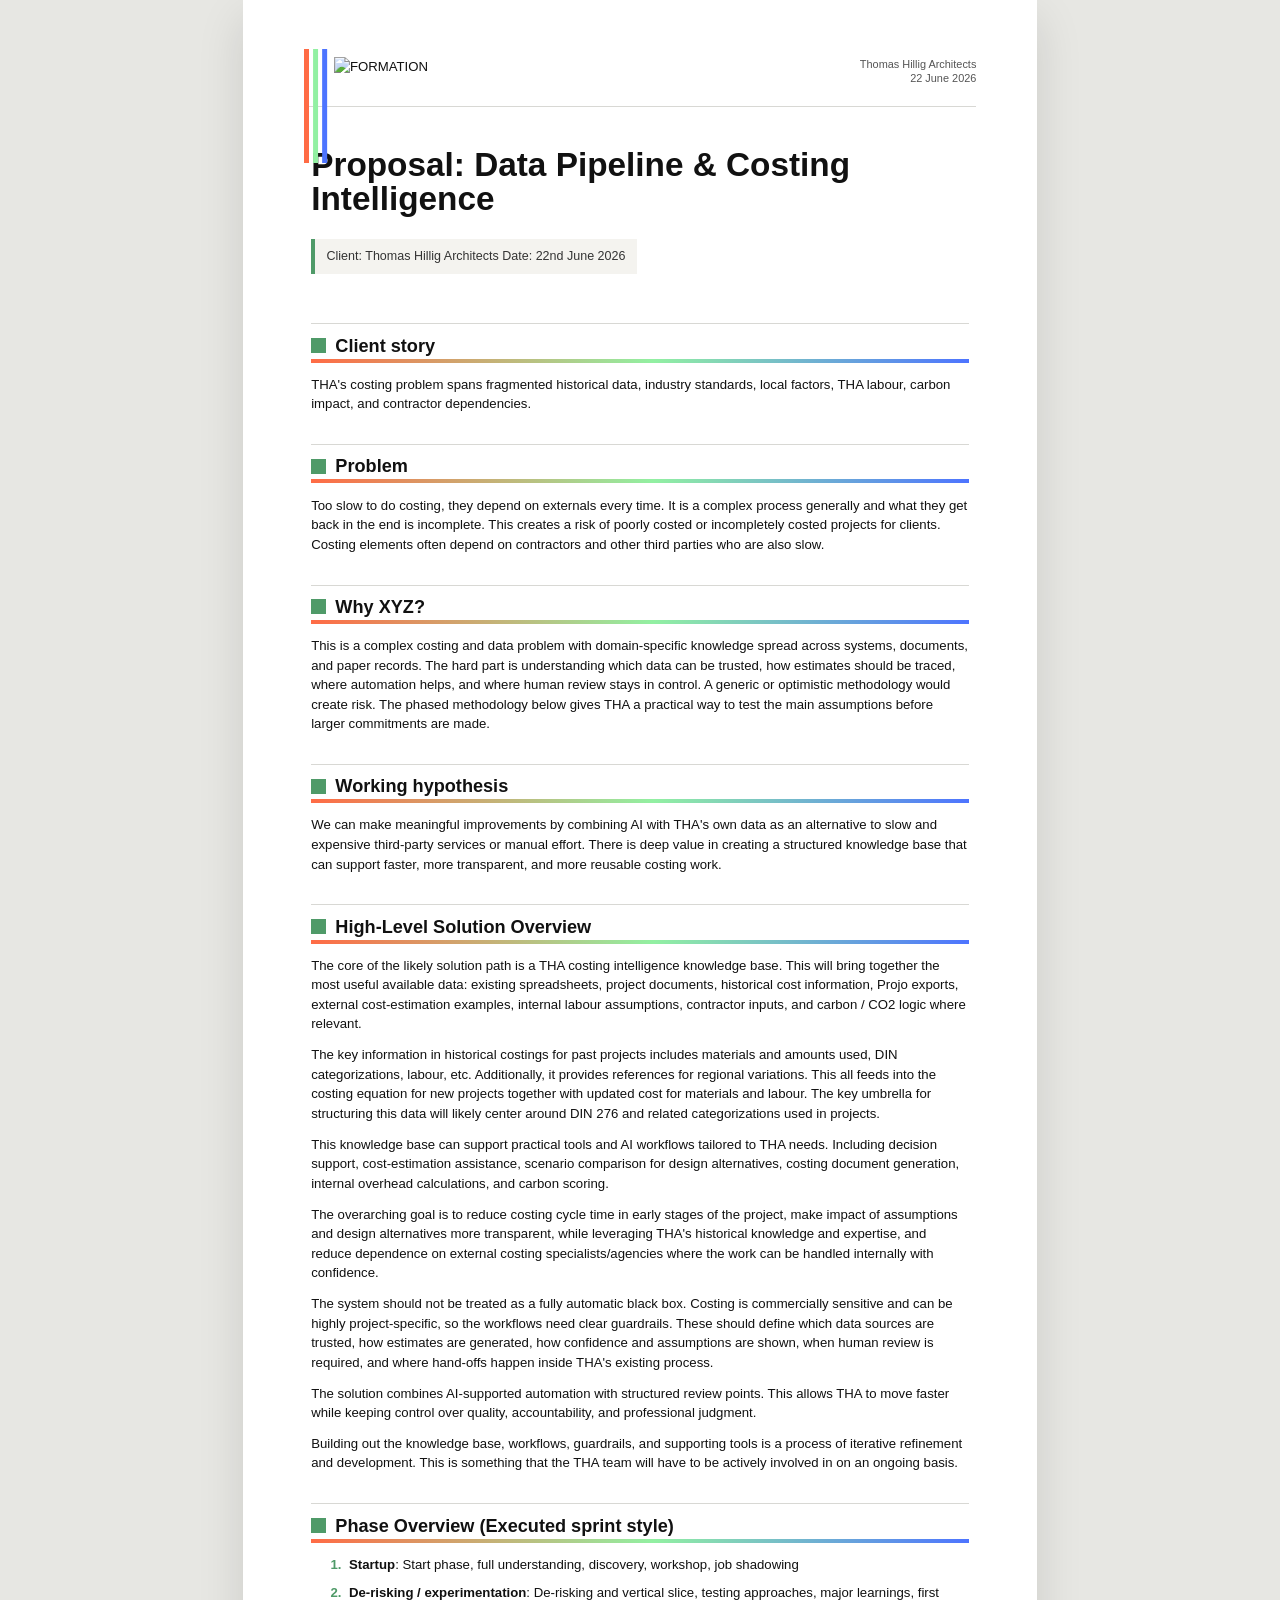
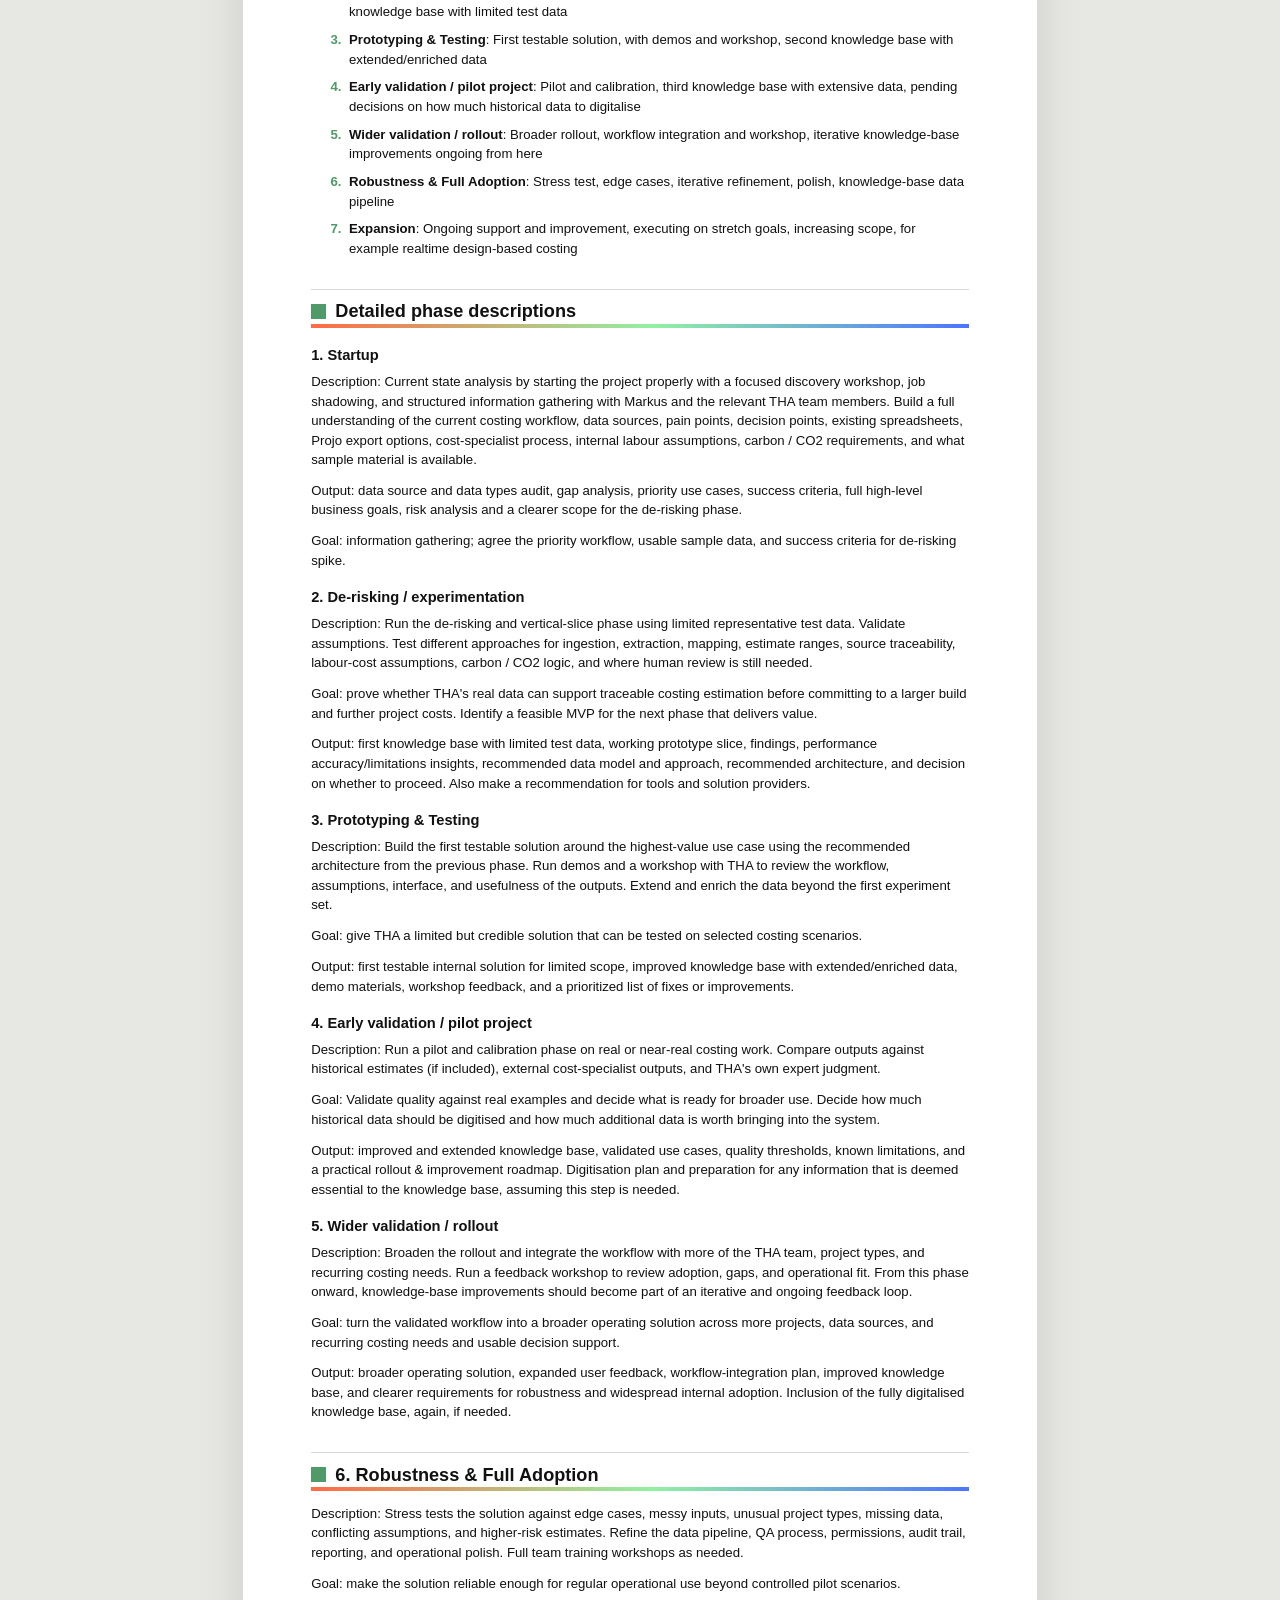
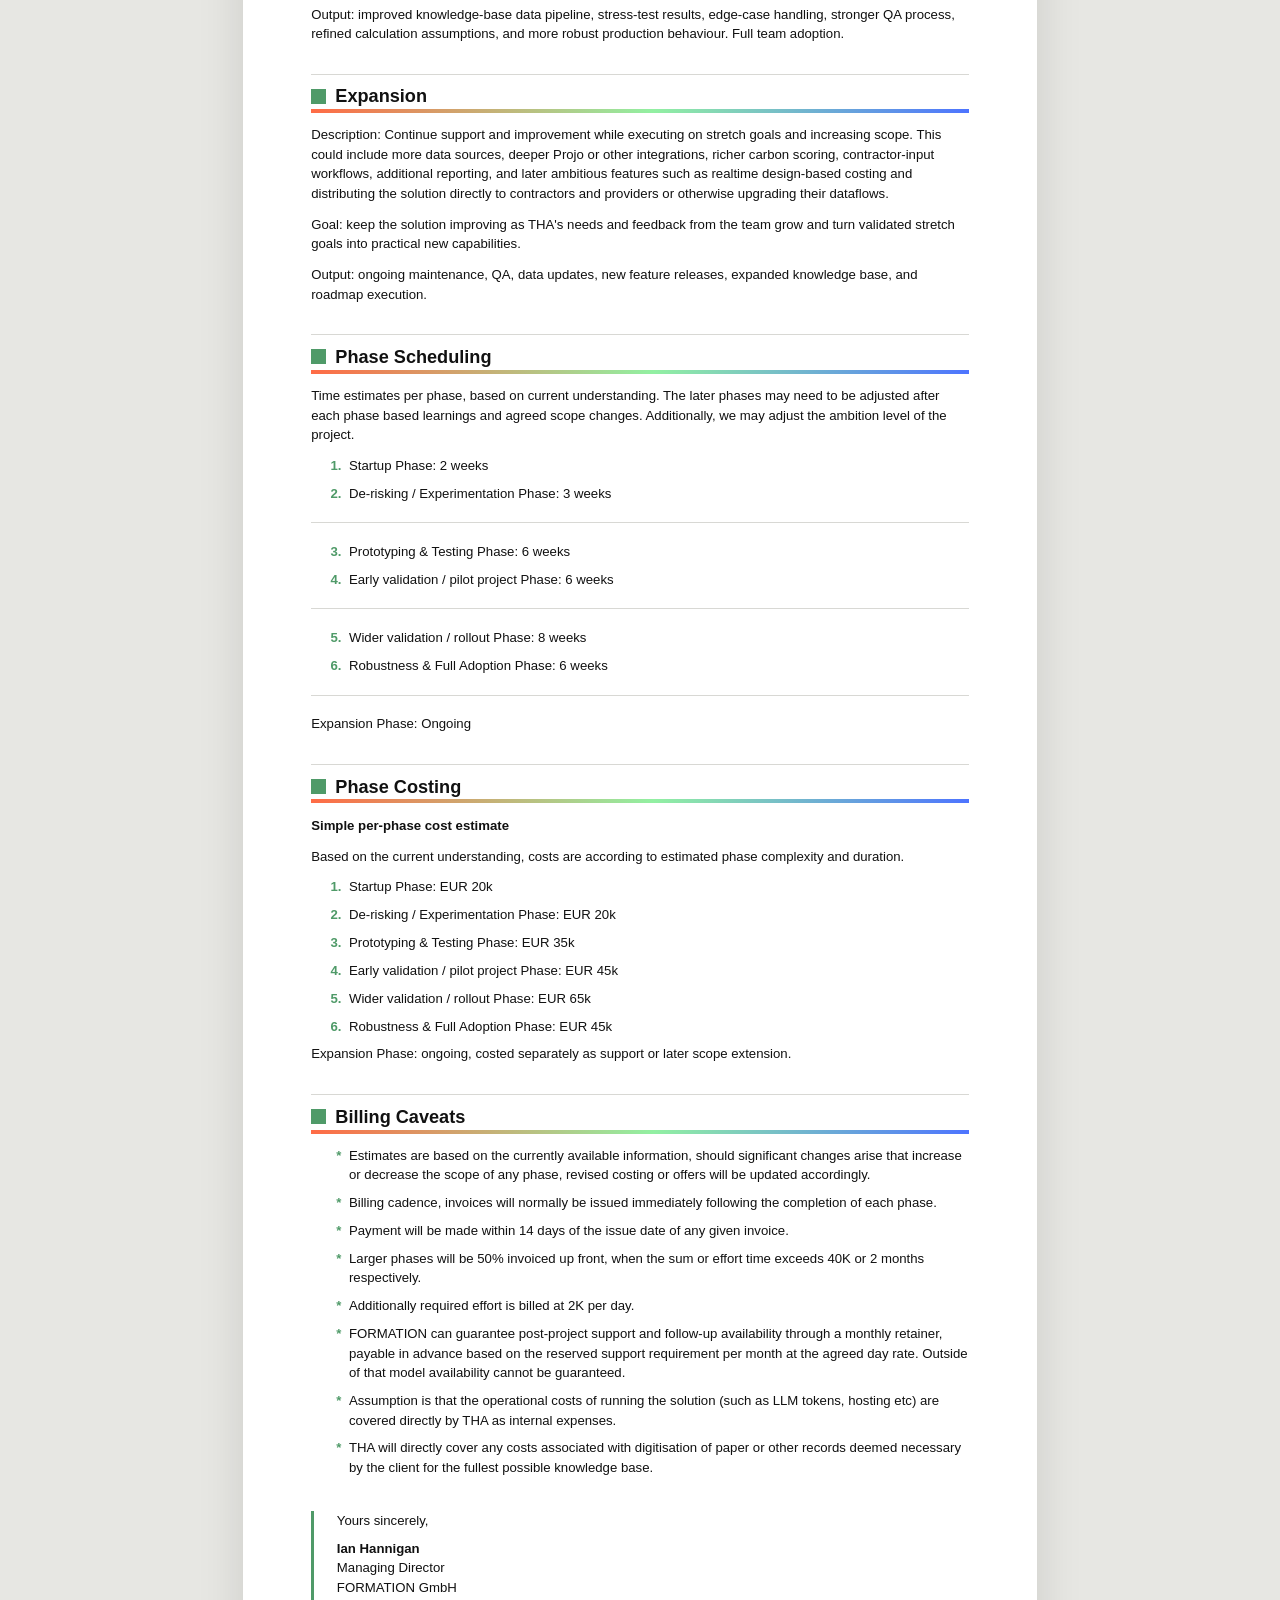
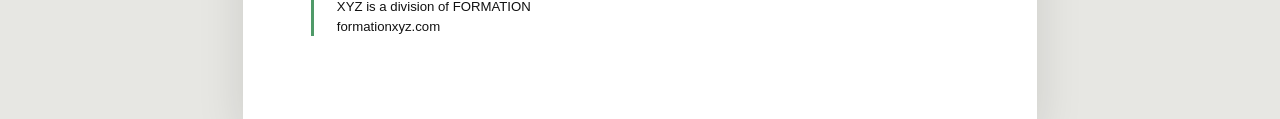
==== exports/tha-costing-intelligence-offer.html @ cf4f8425 "Refine Reveal deck layout and content" ====
<!doctype html>
<html lang="en">
<head>
  <meta charset="utf-8">
  <meta name="viewport" content="width=device-width, initial-scale=1">
  <title>Proposal - THA Costing Intelligence</title>
  <style>
    @page { size: A4; margin: 0; }
    * { box-sizing: border-box; }
    body { margin: 0; background: #e7e7e3; color: #111; font-family: Arial, Helvetica, sans-serif; font-size: 9.9pt; line-height: 1.48; }
    .page { width: 210mm; min-height: 297mm; margin: 0 auto; background: #fff; padding: 17mm 18mm 20mm; box-shadow: 0 18px 44px rgba(17,17,17,.12); }
    .topline { position: relative; display: flex; justify-content: space-between; align-items: flex-start; gap: 14mm; margin: -2mm -2mm 11mm; padding: 0 0 5mm 8mm; border-bottom: 1px solid #d8d8d4; }
    .topline::before { content: ""; position: absolute; left: 0; top: -2mm; width: 1.5mm; height: 30mm; background: #ff6b45; box-shadow: 2.4mm 0 0 #92f0a2, 4.8mm 0 0 #4d74ff; }
    .topline img { display: block; height: 8mm; width: auto; }
    .meta { color: #555; font-size: 8.2pt; line-height: 1.35; text-align: right; }
    h1 { margin: 0 0 6mm; max-width: 150mm; font-size: 25pt; line-height: 1.02; letter-spacing: 0; }
    h1 strong { font-weight: 800; }
    h2 { margin: 8mm 0 3.2mm; font-size: 13.6pt; line-height: 1.12; padding: 3mm 0 1.8mm; border-top: 1px solid #d8d8d4; background: linear-gradient(90deg, #ff6b45 0%, #92f0a2 52%, #4d74ff 100%) left bottom / 100% 1.1mm no-repeat; break-after: avoid; }
    h2::before { content: ""; display: inline-block; width: 4mm; height: 4mm; margin-right: 2.4mm; background: #4f9a68; vertical-align: -0.4mm; }
    h3 { margin: 5mm 0 2mm; font-size: 11pt; line-height: 1.18; color: #111; break-after: avoid; }
    p { margin: 0 0 3mm; }
    .list-line { display: grid; grid-template-columns: 8mm minmax(0, 1fr); gap: 2mm; margin-bottom: 2.2mm; break-inside: avoid; }
    .list-marker { text-align: right; color: #4f9a68; font-weight: 800; }
    .list-body { display: block; min-width: 0; }
    strong { font-weight: 700; }
    hr { border: 0; border-top: 1px solid #d8d8d4; margin: 5mm 0; }
    h1 + p { display: inline-block; margin: 0 0 5mm; padding: 2.2mm 3mm; background: #f4f3ef; border-left: 4px solid #4f9a68; color: #333; font-size: 9.4pt; }
    .export-signoff { margin-top: 9mm; padding-left: 6mm; border-left: 3px solid #4f9a68; break-inside: avoid; }
    .export-signoff p { margin-bottom: 2mm; }
    @media print {
      body { background: #fff; }
      .page { width: 210mm; min-height: 297mm; margin: 0; padding: 17mm 18mm 20mm; box-shadow: none; }
      .topline { break-after: avoid; }
    }
  </style>
</head>
<body>
  <main class="page">
    <header class="topline">
      <img src="../assets/formation-logo-text-black.png" alt="FORMATION">
      <div class="meta">Thomas Hillig Architects<br>22 June 2026</div>
    </header>
    <h1><strong>Proposal: Data Pipeline &amp; Costing Intelligence</strong></h1>
    <p>Client: Thomas Hillig Architects Date: 22nd June 2026</p>
    <h2><strong>Client story</strong></h2>
    <p>THA's costing problem spans fragmented historical data, industry standards, local factors, THA labour, carbon impact, and contractor dependencies.</p>
    <h2><strong>Problem</strong></h2>
    <p>Too slow to do costing, they depend on externals every time. It is a complex process generally and what they get back in the end is incomplete. This creates a risk of poorly costed or incompletely costed projects for clients. Costing elements often depend on contractors and other third parties who are also slow.</p>
    <h2><strong>Why XYZ?</strong></h2>
    <p>This is a complex costing and data problem with domain-specific knowledge spread across systems, documents, and paper records. The hard part is understanding which data can be trusted, how estimates should be traced, where automation helps, and where human review stays in control. A generic or optimistic methodology would create risk. The phased methodology below gives THA a practical way to test the main assumptions before larger commitments are made.</p>
    <h2><strong>Working hypothesis</strong></h2>
    <p>We can make meaningful improvements by combining AI with THA's own data as an alternative to slow and expensive third-party services or manual effort. There is deep value in creating a structured knowledge base that can support faster, more transparent, and more reusable costing work.</p>
    <h2><strong>High-Level Solution Overview</strong></h2>
    <p>The core of the likely solution path is a THA costing intelligence knowledge base. This will bring together the most useful available data: existing spreadsheets, project documents, historical cost information, Projo exports, external cost-estimation examples, internal labour assumptions, contractor inputs, and carbon / CO2 logic where relevant.</p>
    <p>The key information in historical costings for past projects includes materials and amounts used, DIN categorizations, labour, etc. Additionally, it provides references for regional variations. This all feeds into the costing equation for new projects together with updated cost for materials and labour. The key umbrella for structuring this data will likely center around DIN 276 and related categorizations used in projects.</p>
    <p>This knowledge base can support practical tools and AI workflows tailored to THA needs. Including decision support, cost-estimation assistance, scenario comparison for design alternatives, costing document generation, internal overhead calculations, and carbon scoring.</p>
    <p>The overarching goal is to reduce costing cycle time in early stages of the project, make impact of assumptions and design alternatives more transparent, while leveraging THA's historical knowledge and expertise, and reduce dependence on external costing specialists/agencies where the work can be handled internally with confidence.</p>
    <p>The system should not be treated as a fully automatic black box. Costing is commercially sensitive and can be highly project-specific, so the workflows need clear guardrails. These should define which data sources are trusted, how estimates are generated, how confidence and assumptions are shown, when human review is required, and where hand-offs happen inside THA's existing process.</p>
    <p>The solution combines AI-supported automation with structured review points. This allows THA to move faster while keeping control over quality, accountability, and professional judgment.</p>
    <p>Building out the knowledge base, workflows, guardrails, and supporting tools is a process of iterative refinement and development. This is something that the THA team will have to be actively involved in on an ongoing basis.</p>
    <h2><strong>Phase Overview (Executed sprint style)</strong></h2>
    <p class="list-line"><span class="list-marker">1.</span><span class="list-body"><strong>Startup</strong>: Start phase, full understanding, discovery, workshop, job shadowing</span></p>
    <p class="list-line"><span class="list-marker">2.</span><span class="list-body"><strong>De-risking / experimentation</strong>: De-risking and vertical slice, testing approaches, major learnings, first knowledge base with limited test data</span></p>
    <p class="list-line"><span class="list-marker">3.</span><span class="list-body"><strong>Prototyping &amp; Testing</strong>: First testable solution, with demos and workshop, second knowledge base with extended/enriched data</span></p>
    <p class="list-line"><span class="list-marker">4.</span><span class="list-body"><strong>Early validation / pilot project</strong>: Pilot and calibration, third knowledge base with extensive data, pending decisions on how much historical data to digitalise</span></p>
    <p class="list-line"><span class="list-marker">5.</span><span class="list-body"><strong>Wider validation / rollout</strong>: Broader rollout, workflow integration and workshop, iterative knowledge-base improvements ongoing from here</span></p>
    <p class="list-line"><span class="list-marker">6.</span><span class="list-body"><strong>Robustness &amp; Full Adoption</strong>: Stress test, edge cases, iterative refinement, polish, knowledge-base data pipeline</span></p>
    <p class="list-line"><span class="list-marker">7.</span><span class="list-body"><strong>Expansion</strong>: Ongoing support and improvement, executing on stretch goals, increasing scope, for example realtime design-based costing</span></p>
    <h2><strong>Detailed phase descriptions</strong></h2>
    <h3><strong>1. Startup</strong></h3>
    <p>Description: Current state analysis by starting the project properly with a focused discovery workshop, job shadowing, and structured information gathering with Markus and the relevant THA team members. Build a full understanding of the current costing workflow, data sources, pain points, decision points, existing spreadsheets, Projo export options, cost-specialist process, internal labour assumptions, carbon / CO2 requirements, and what sample material is available.</p>
    <p>Output: data source and data types audit, gap analysis, priority use cases, success criteria, full high-level business goals, risk analysis and a clearer scope for the de-risking phase.</p>
    <p>Goal: information gathering; agree the priority workflow, usable sample data, and success criteria for de-risking spike.</p>
    <h3><strong>2. De-risking / experimentation</strong></h3>
    <p>Description: Run the de-risking and vertical-slice phase using limited representative test data. Validate assumptions. Test different approaches for ingestion, extraction, mapping, estimate ranges, source traceability, labour-cost assumptions, carbon / CO2 logic, and where human review is still needed.</p>
    <p>Goal: prove whether THA's real data can support traceable costing estimation before committing to a larger build and further project costs. Identify a feasible MVP for the next phase that delivers value.</p>
    <p>Output: first knowledge base with limited test data, working prototype slice, findings, performance accuracy/limitations insights, recommended data model and approach, recommended architecture, and decision on whether to proceed. Also make a recommendation for tools and solution providers.</p>
    <h3><strong>3. Prototyping &amp; Testing</strong></h3>
    <p>Description: Build the first testable solution around the highest-value use case using the recommended architecture from the previous phase. Run demos and a workshop with THA to review the workflow, assumptions, interface, and usefulness of the outputs. Extend and enrich the data beyond the first experiment set.</p>
    <p>Goal: give THA a limited but credible solution that can be tested on selected costing scenarios.</p>
    <p>Output: first testable internal solution for limited scope, improved knowledge base with extended/enriched data, demo materials, workshop feedback, and a prioritized list of fixes or improvements.</p>
    <h3><strong>4. Early validation / pilot project</strong></h3>
    <p>Description: Run a pilot and calibration phase on real or near-real costing work. Compare outputs against historical estimates (if included), external cost-specialist outputs, and THA's own expert judgment.</p>
    <p>Goal: Validate quality against real examples and decide what is ready for broader use. Decide how much historical data should be digitised and how much additional data is worth bringing into the system.</p>
    <p>Output: improved and extended knowledge base, validated use cases, quality thresholds, known limitations, and a practical rollout &amp; improvement roadmap. Digitisation plan and preparation for any information that is deemed essential to the knowledge base, assuming this step is needed.</p>
    <h3><strong>5. Wider validation / rollout</strong></h3>
    <p>Description: Broaden the rollout and integrate the workflow with more of the THA team, project types, and recurring costing needs. Run a feedback workshop to review adoption, gaps, and operational fit. From this phase onward, knowledge-base improvements should become part of an iterative and ongoing feedback loop.</p>
    <p>Goal: turn the validated workflow into a broader operating solution across more projects, data sources, and recurring costing needs and usable decision support.</p>
    <p>Output: broader operating solution, expanded user feedback, workflow-integration plan, improved knowledge base, and clearer requirements for robustness and widespread internal adoption. Inclusion of the fully digitalised knowledge base, again, if needed.</p>
    <h2><strong>6. Robustness &amp; Full Adoption</strong></h2>
    <p>Description: Stress tests the solution against edge cases, messy inputs, unusual project types, missing data, conflicting assumptions, and higher-risk estimates. Refine the data pipeline, QA process, permissions, audit trail, reporting, and operational polish. Full team training workshops as needed.</p>
    <p>Goal: make the solution reliable enough for regular operational use beyond controlled pilot scenarios.</p>
    <p>Output: improved knowledge-base data pipeline, stress-test results, edge-case handling, stronger QA process, refined calculation assumptions, and more robust production behaviour. Full team adoption.</p>
    <h2><strong>Expansion</strong></h2>
    <p>Description: Continue support and improvement while executing on stretch goals and increasing scope. This could include more data sources, deeper Projo or other integrations, richer carbon scoring, contractor-input workflows, additional reporting, and later ambitious features such as realtime design-based costing and distributing the solution directly to contractors and providers or otherwise upgrading their dataflows.</p>
    <p>Goal: keep the solution improving as THA's needs and feedback from the team grow and turn validated stretch goals into practical new capabilities.</p>
    <p>Output: ongoing maintenance, QA, data updates, new feature releases, expanded knowledge base, and roadmap execution.</p>
    <h2><strong>Phase Scheduling</strong></h2>
    <p>Time estimates per phase, based on current understanding. The later phases may need to be adjusted after each phase based learnings and agreed scope changes. Additionally, we may adjust the ambition level of the project.</p>
    <p class="list-line"><span class="list-marker">1.</span><span class="list-body">Startup Phase: 2 weeks</span></p>
    <p class="list-line"><span class="list-marker">2.</span><span class="list-body">De-risking / Experimentation Phase: 3 weeks</span></p>
    <hr>
    <p class="list-line"><span class="list-marker">3.</span><span class="list-body">Prototyping &amp; Testing  Phase: 6 weeks</span></p>
    <p class="list-line"><span class="list-marker">4.</span><span class="list-body">Early validation / pilot project  Phase: 6 weeks</span></p>
    <hr>
    <p class="list-line"><span class="list-marker">5.</span><span class="list-body">Wider validation / rollout Phase: 8 weeks</span></p>
    <p class="list-line"><span class="list-marker">6.</span><span class="list-body">Robustness &amp; Full Adoption Phase: 6 weeks</span></p>
    <hr>
    <p>Expansion Phase: Ongoing</p>
    <h2><strong>Phase Costing</strong></h2>
    <p><strong>Simple per-phase cost estimate</strong></p>
    <p>Based on the current understanding, costs are according to estimated phase complexity and duration.</p>
    <p class="list-line"><span class="list-marker">1.</span><span class="list-body">Startup Phase: EUR 20k</span></p>
    <p class="list-line"><span class="list-marker">2.</span><span class="list-body">De-risking / Experimentation Phase: EUR 20k</span></p>
    <p class="list-line"><span class="list-marker">3.</span><span class="list-body">Prototyping &amp; Testing Phase: EUR 35k</span></p>
    <p class="list-line"><span class="list-marker">4.</span><span class="list-body">Early validation / pilot project  Phase: EUR 45k</span></p>
    <p class="list-line"><span class="list-marker">5.</span><span class="list-body">Wider validation / rollout Phase: EUR 65k</span></p>
    <p class="list-line"><span class="list-marker">6.</span><span class="list-body">Robustness &amp; Full Adoption Phase: EUR 45k</span></p>
    <p>Expansion Phase: ongoing, costed separately as support or later scope extension.</p>
    <h2><strong>Billing Caveats</strong></h2>
    <p class="list-line"><span class="list-marker">*</span><span class="list-body">Estimates are based on the currently available information, should significant changes arise that increase or decrease the scope of any phase, revised costing or offers will be updated accordingly.</span></p>
    <p class="list-line"><span class="list-marker">*</span><span class="list-body">Billing cadence, invoices will normally be issued immediately following the completion of each phase.</span></p>
    <p class="list-line"><span class="list-marker">*</span><span class="list-body">Payment will be made within 14 days of the issue date of any given invoice.</span></p>
    <p class="list-line"><span class="list-marker">*</span><span class="list-body">Larger phases will be 50% invoiced up front, when the sum or effort time exceeds 40K or 2 months respectively.</span></p>
    <p class="list-line"><span class="list-marker">*</span><span class="list-body">Additionally required effort is billed at 2K per day.</span></p>
    <p class="list-line"><span class="list-marker">*</span><span class="list-body">FORMATION can guarantee post-project support and follow-up availability through a monthly retainer, payable in advance based on the reserved support requirement per month at the agreed day rate. Outside of that model availability cannot be guaranteed.</span></p>
    <p class="list-line"><span class="list-marker">*</span><span class="list-body">Assumption is that the operational costs of running the solution (such as LLM tokens, hosting etc) are covered directly by THA as internal expenses.</span></p>
    <p class="list-line"><span class="list-marker">*</span><span class="list-body">THA will directly cover any costs associated with digitisation of paper or other records deemed necessary by the client for the fullest possible knowledge base.</span></p>
    <section class="export-signoff">
      <p>Yours sincerely,</p>
      <p><strong>Ian Hannigan</strong><br>Managing Director<br>FORMATION GmbH<br>XYZ is a division of FORMATION<br>formationxyz.com</p>
    </section>

  </main>
</body>
</html>
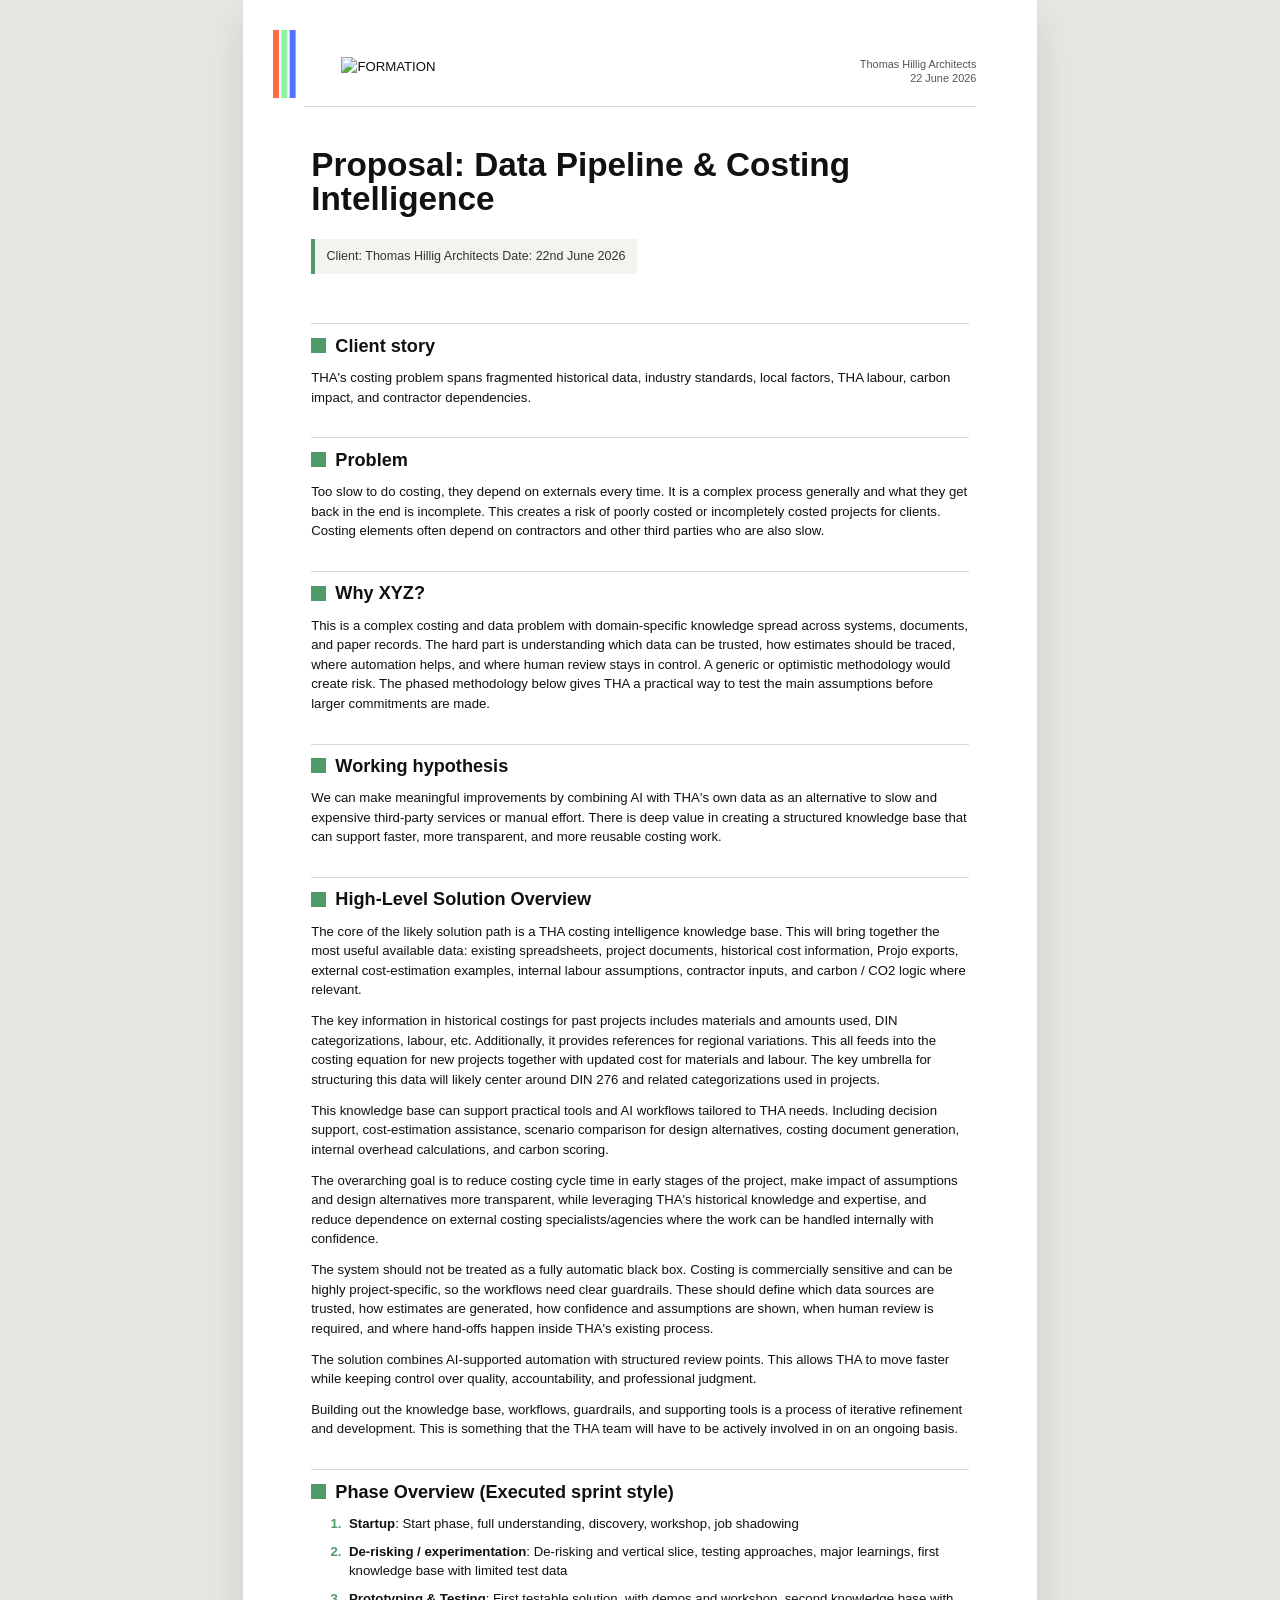
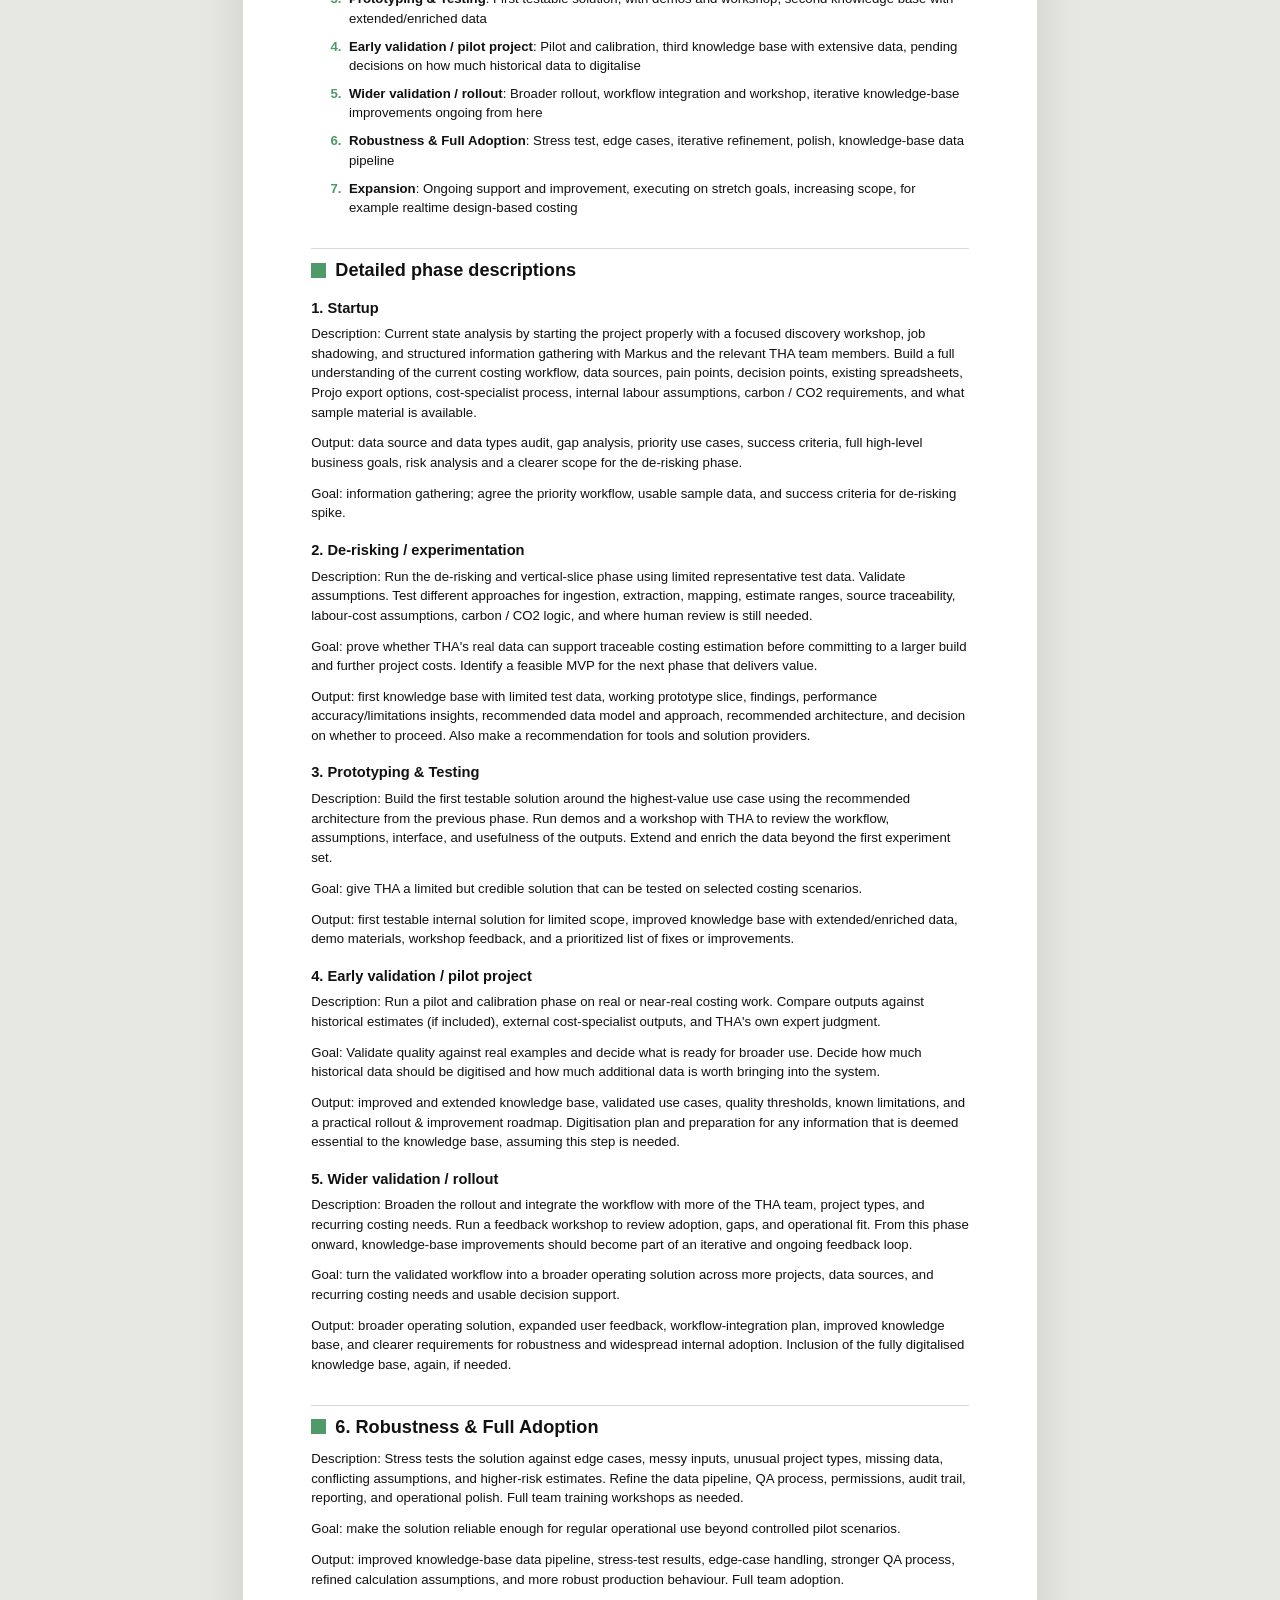
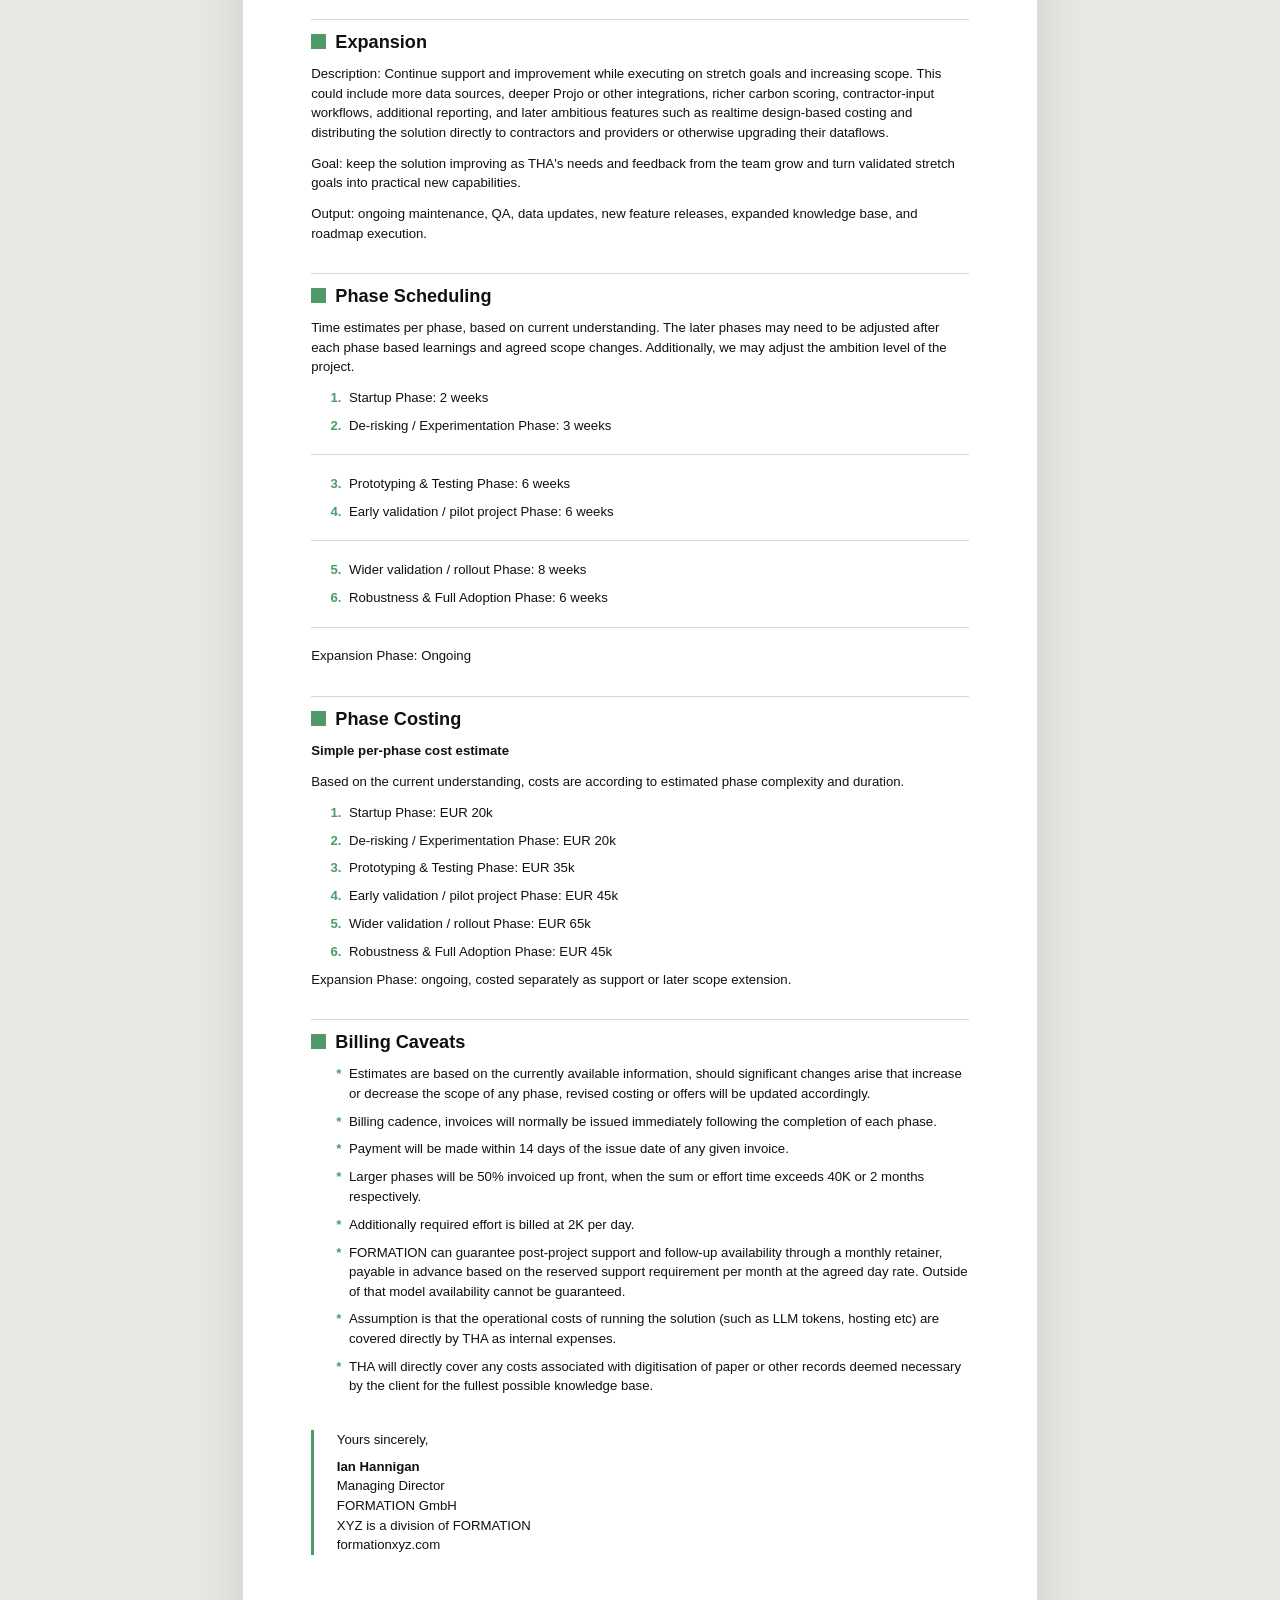
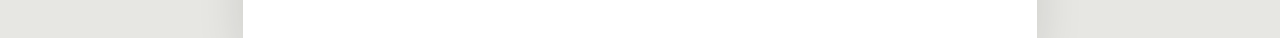
==== commit 7150c54e: "Refresh THA costing intelligence export styling" ====
--- a/exports/tha-costing-intelligence-offer.html
+++ b/exports/tha-costing-intelligence-offer.html
@@ -8,14 +8,14 @@
     @page { size: A4; margin: 0; }
     * { box-sizing: border-box; }
     body { margin: 0; background: #e7e7e3; color: #111; font-family: Arial, Helvetica, sans-serif; font-size: 9.9pt; line-height: 1.48; }
-    .page { width: 210mm; min-height: 297mm; margin: 0 auto; background: #fff; padding: 17mm 18mm 20mm; box-shadow: 0 18px 44px rgba(17,17,17,.12); }
-    .topline { position: relative; display: flex; justify-content: space-between; align-items: flex-start; gap: 14mm; margin: -2mm -2mm 11mm; padding: 0 0 5mm 8mm; border-bottom: 1px solid #d8d8d4; }
-    .topline::before { content: ""; position: absolute; left: 0; top: -2mm; width: 1.5mm; height: 30mm; background: #ff6b45; box-shadow: 2.4mm 0 0 #92f0a2, 4.8mm 0 0 #4d74ff; }
+    .page { position: relative; width: 210mm; min-height: 297mm; margin: 0 auto; background: #fff; padding: 17mm 18mm 20mm; box-shadow: 0 18px 44px rgba(17,17,17,.12); }
+    .page::before { content: ""; position: absolute; left: 8mm; top: 8mm; width: 1.4mm; height: 18mm; background: #ff6b45; box-shadow: 2.2mm 0 0 #92f0a2, 4.4mm 0 0 #4d74ff; }
+    .topline { position: relative; display: flex; justify-content: space-between; align-items: flex-start; gap: 14mm; margin: -2mm -2mm 11mm; padding: 0 0 5mm 10mm; border-bottom: 1px solid #d8d8d4; }
     .topline img { display: block; height: 8mm; width: auto; }
     .meta { color: #555; font-size: 8.2pt; line-height: 1.35; text-align: right; }
     h1 { margin: 0 0 6mm; max-width: 150mm; font-size: 25pt; line-height: 1.02; letter-spacing: 0; }
     h1 strong { font-weight: 800; }
-    h2 { margin: 8mm 0 3.2mm; font-size: 13.6pt; line-height: 1.12; padding: 3mm 0 1.8mm; border-top: 1px solid #d8d8d4; background: linear-gradient(90deg, #ff6b45 0%, #92f0a2 52%, #4d74ff 100%) left bottom / 100% 1.1mm no-repeat; break-after: avoid; }
+    h2 { margin: 8mm 0 3.2mm; font-size: 13.6pt; line-height: 1.12; padding: 3mm 0 0; border-top: 1px solid #d8d8d4; background: none; break-after: avoid; }
     h2::before { content: ""; display: inline-block; width: 4mm; height: 4mm; margin-right: 2.4mm; background: #4f9a68; vertical-align: -0.4mm; }
     h3 { margin: 5mm 0 2mm; font-size: 11pt; line-height: 1.18; color: #111; break-after: avoid; }
     p { margin: 0 0 3mm; }
